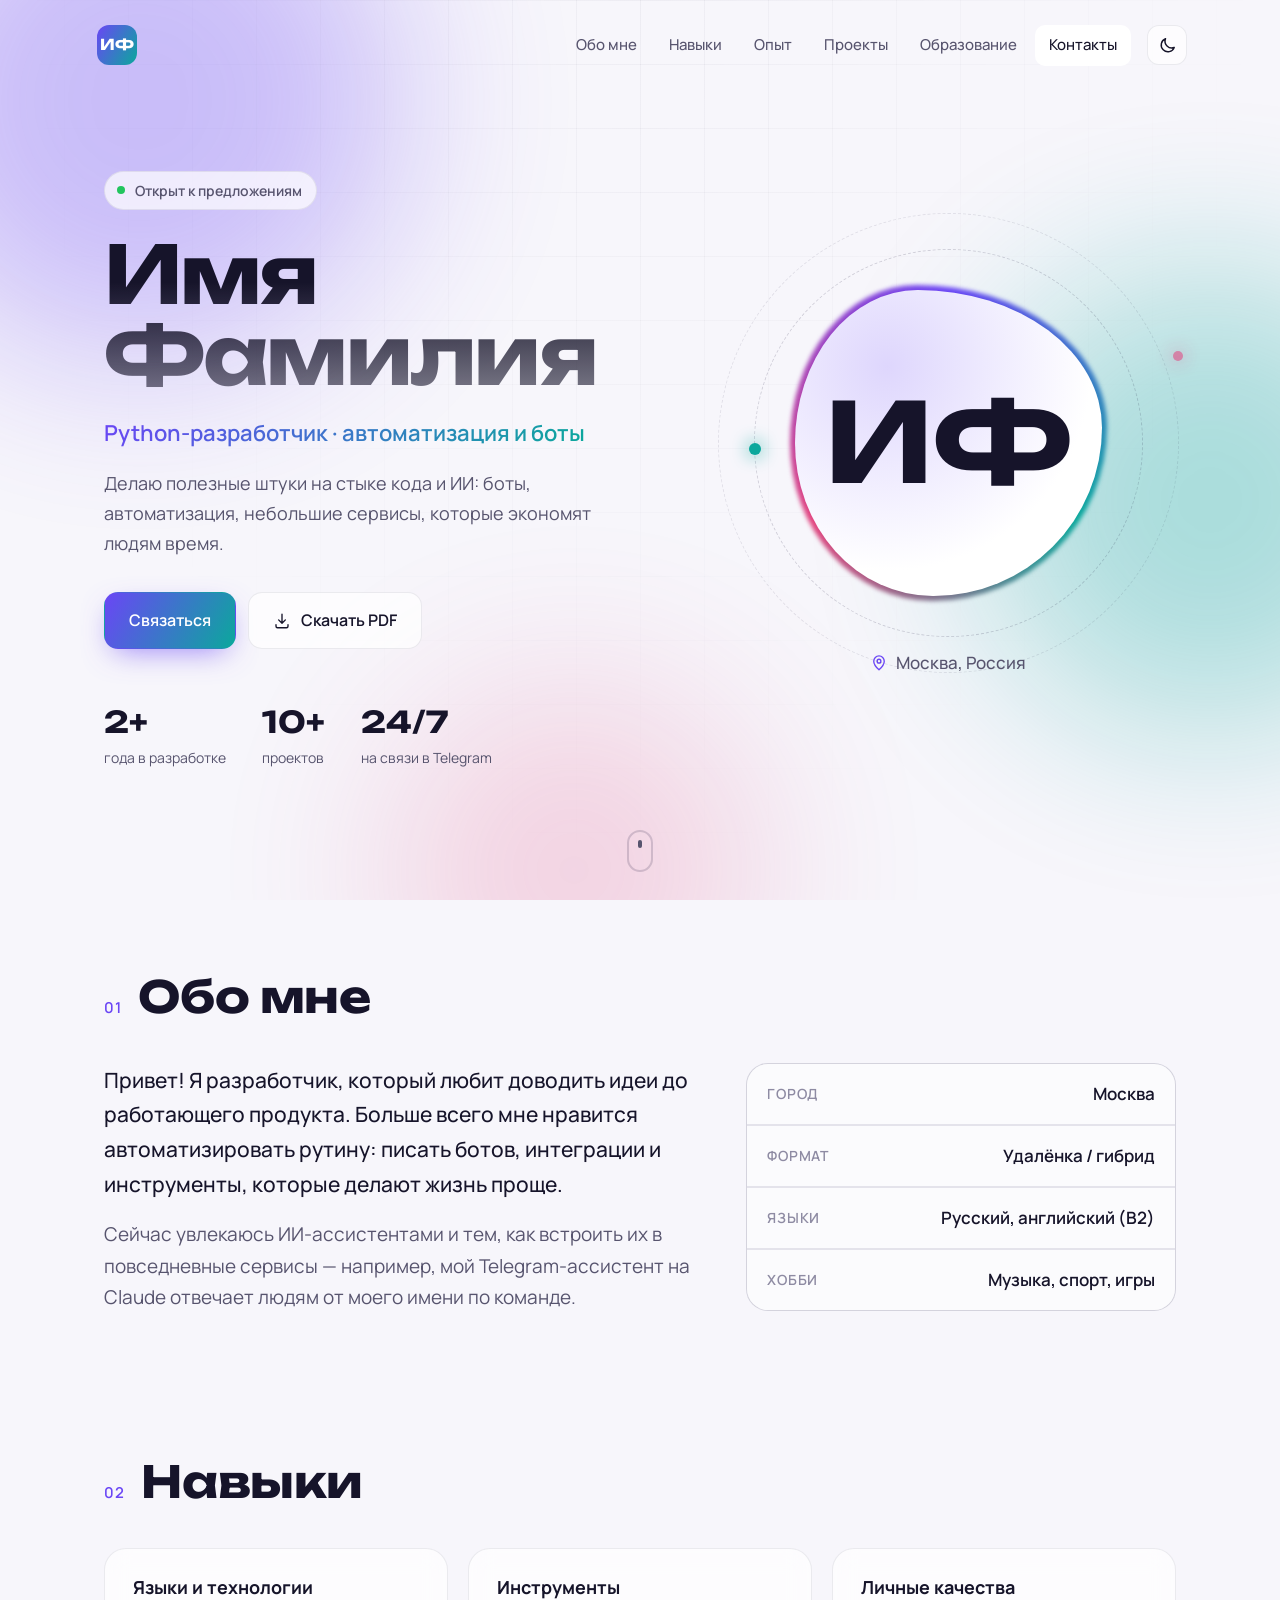
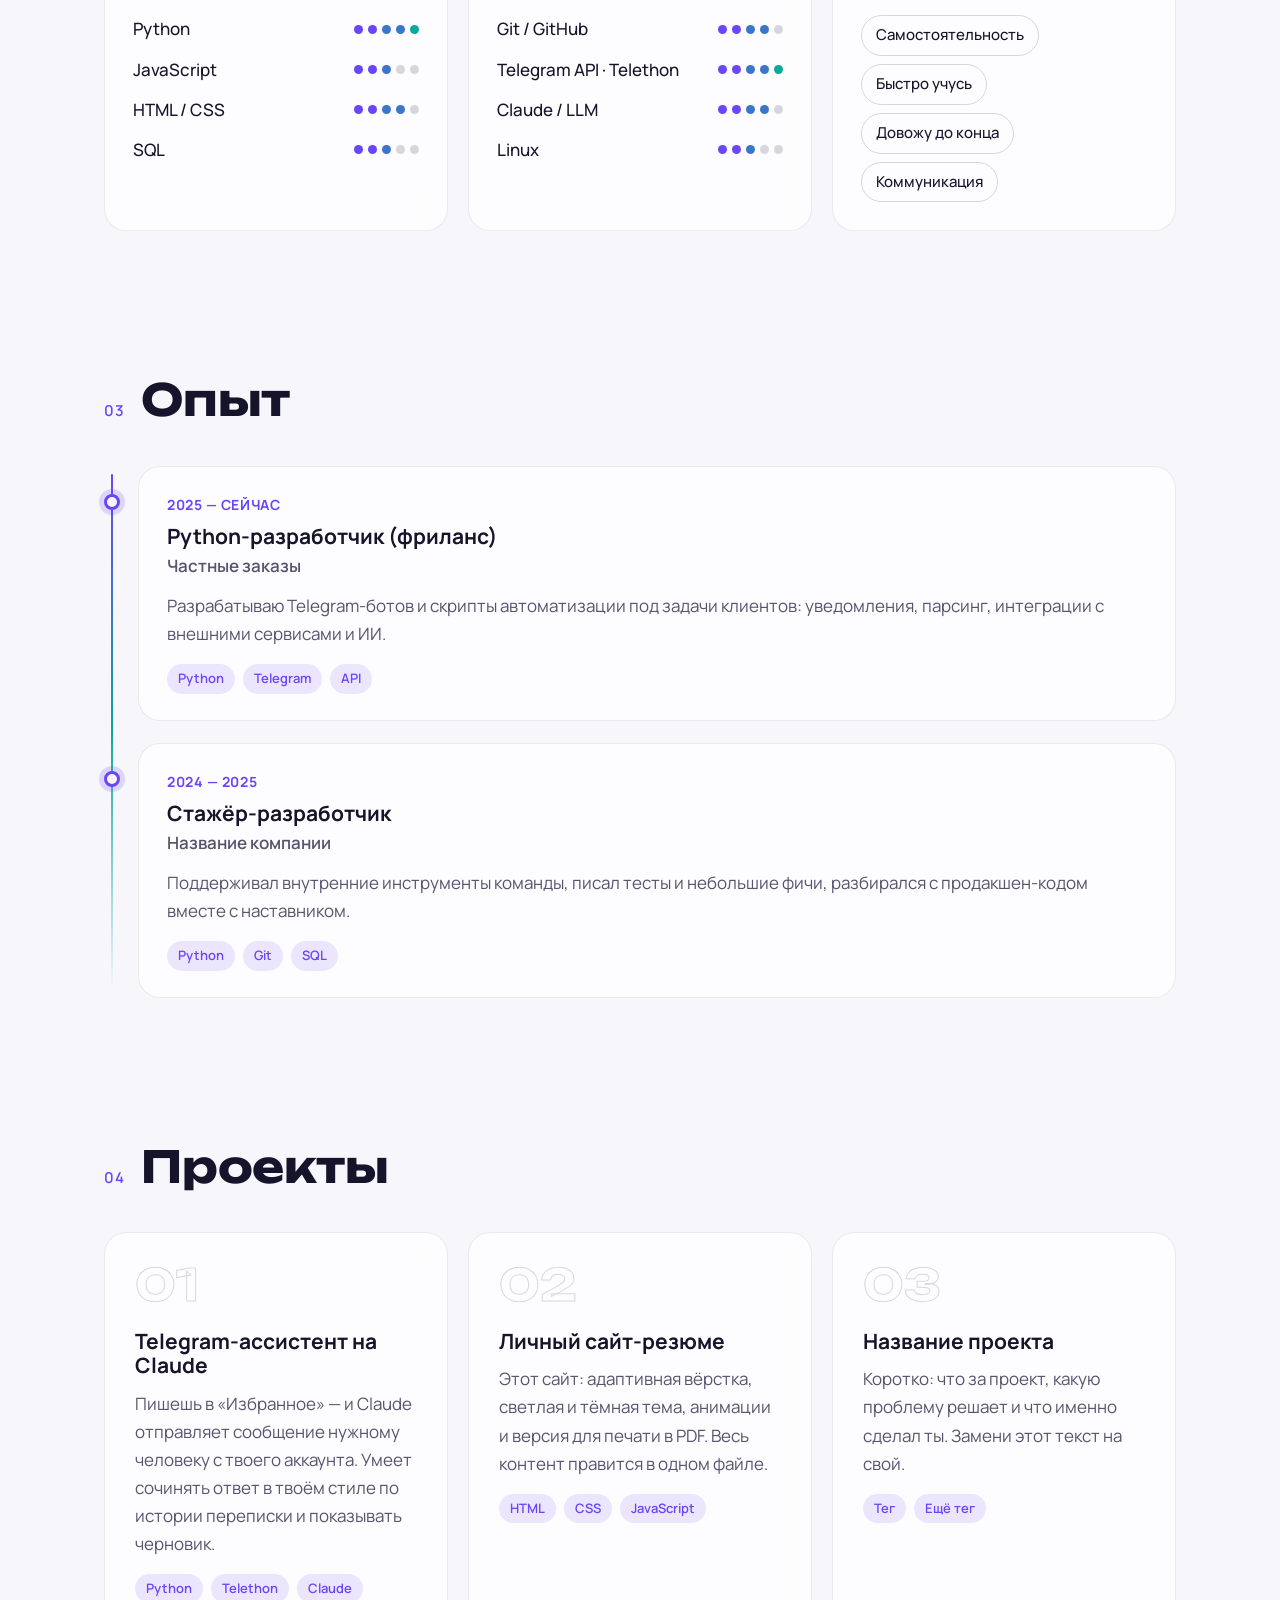
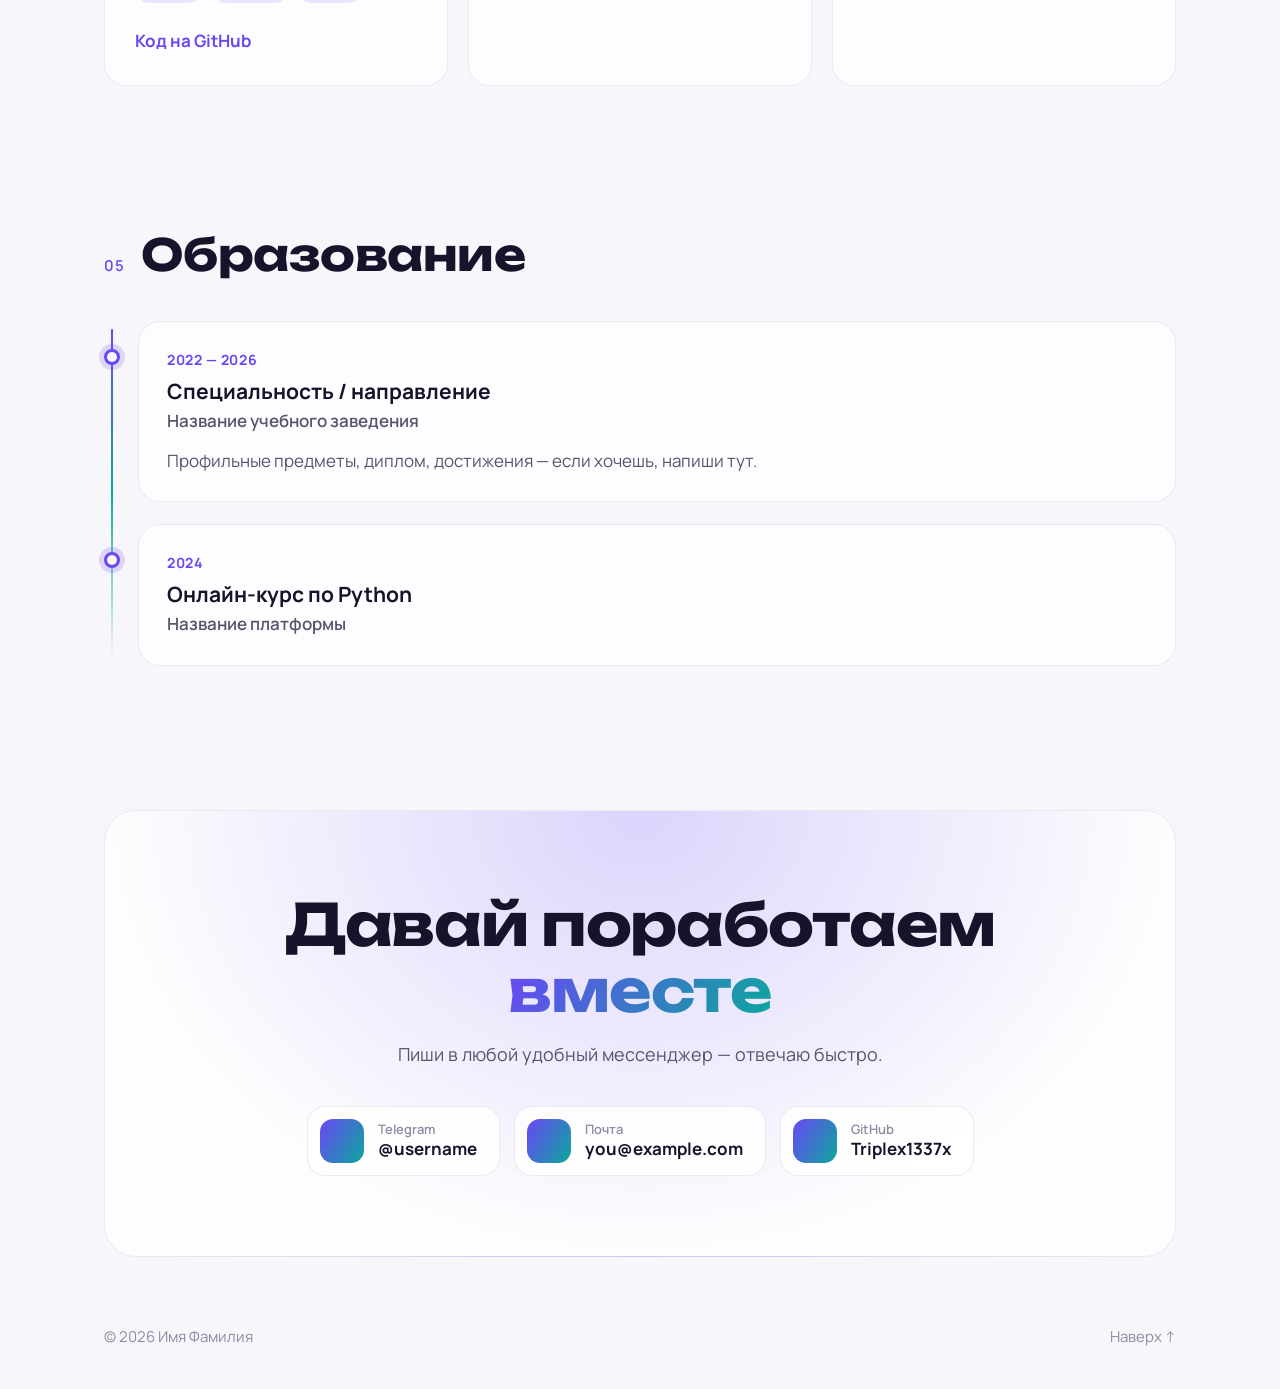
==== docs/index.html @ 2b015413 "Add personal resume website Single-page site in docs/: light and dark themes, scroll animations, mob" ====
<!doctype html>
<html lang="ru">
<head>
  <meta charset="utf-8">
  <meta name="viewport" content="width=device-width, initial-scale=1">
  <title>Резюме</title>
  <meta name="description" content="Личный сайт-резюме">
  <meta name="theme-color" content="#0b0b12">
  <link rel="icon" href="data:image/svg+xml,<svg xmlns='http://www.w3.org/2000/svg' viewBox='0 0 64 64'><defs><linearGradient id='g' x1='0' y1='0' x2='1' y2='1'><stop offset='0' stop-color='%237c5cff'/><stop offset='1' stop-color='%2300d4c8'/></linearGradient></defs><rect width='64' height='64' rx='18' fill='url(%23g)'/></svg>">
  <link rel="preconnect" href="https://fonts.googleapis.com">
  <link rel="preconnect" href="https://fonts.gstatic.com" crossorigin>
  <link href="https://fonts.googleapis.com/css2?family=Manrope:wght@400;500;600;700&family=Unbounded:wght@500;700&display=swap" rel="stylesheet">
  <link rel="stylesheet" href="styles.css">
  <script>
    // Тема применяется до отрисовки, чтобы не было мигания
    try {
      var t = localStorage.getItem("theme");
      if (t) document.documentElement.setAttribute("data-theme", t);
    } catch (e) {}
  </script>
</head>
<body>
  <div class="bg" aria-hidden="true">
    <span class="blob blob-1"></span>
    <span class="blob blob-2"></span>
    <span class="blob blob-3"></span>
    <span class="grid"></span>
  </div>
  <div class="cursor-glow" aria-hidden="true"></div>
  <div class="progress" aria-hidden="true"></div>

  <header class="nav">
    <div class="nav-inner">
      <a href="#top" class="logo" id="logo"></a>
      <nav class="nav-links" id="navLinks">
        <a href="#about">Обо мне</a>
        <a href="#skills">Навыки</a>
        <a href="#experience">Опыт</a>
        <a href="#projects">Проекты</a>
        <a href="#education">Образование</a>
        <a href="#contacts">Контакты</a>
      </nav>
      <div class="nav-actions">
        <button class="icon-btn" id="themeBtn" type="button" aria-label="Сменить тему">
          <svg class="i-sun" viewBox="0 0 24 24"><circle cx="12" cy="12" r="4.5"/><path d="M12 2v2.5M12 19.5V22M4.2 4.2l1.8 1.8M18 18l1.8 1.8M2 12h2.5M19.5 12H22M4.2 19.8 6 18M18 6l1.8-1.8"/></svg>
          <svg class="i-moon" viewBox="0 0 24 24"><path d="M20.5 14.5A8.5 8.5 0 0 1 9.5 3.5a8.5 8.5 0 1 0 11 11Z"/></svg>
        </button>
        <button class="icon-btn burger" id="burger" type="button" aria-label="Меню" aria-expanded="false">
          <span></span><span></span>
        </button>
      </div>
    </div>
  </header>

  <main id="top">
    <!-- Первый экран -->
    <section class="hero">
      <div class="hero-text">
        <p class="status reveal" id="status"><span class="dot"></span><span></span></p>
        <h1 class="hero-name reveal" id="heroName"></h1>
        <p class="hero-role reveal" id="heroRole"></p>
        <p class="hero-tagline reveal" id="heroTagline"></p>
        <div class="hero-cta reveal">
          <a href="#contacts" class="btn btn-primary">Связаться</a>
          <button class="btn btn-ghost" id="printBtn" type="button">
            <svg viewBox="0 0 24 24"><path d="M12 3v12m0 0 4.5-4.5M12 15l-4.5-4.5M4 17v2a2 2 0 0 0 2 2h12a2 2 0 0 0 2-2v-2"/></svg>
            Скачать PDF
          </button>
        </div>
        <ul class="stats reveal" id="stats"></ul>
      </div>
      <div class="hero-visual reveal">
        <div class="avatar-wrap" id="avatarWrap">
          <div class="avatar" id="avatar"></div>
          <div class="orbit orbit-1"><span></span></div>
          <div class="orbit orbit-2"><span></span></div>
        </div>
        <p class="hero-location" id="heroLocation">
          <svg viewBox="0 0 24 24"><path d="M12 21s-7-6.2-7-11.5a7 7 0 1 1 14 0C19 14.8 12 21 12 21Z"/><circle cx="12" cy="9.5" r="2.5"/></svg>
          <span></span>
        </p>
      </div>
      <a href="#about" class="scroll-hint" aria-label="Листать вниз"><span></span></a>
    </section>

    <section id="about" class="section">
      <h2 class="section-title reveal"><span class="num">01</span>Обо мне</h2>
      <div class="about">
        <div class="about-text reveal" id="aboutText"></div>
        <dl class="facts reveal" id="facts"></dl>
      </div>
    </section>

    <section id="skills" class="section">
      <h2 class="section-title reveal"><span class="num">02</span>Навыки</h2>
      <div class="skills" id="skills-list"></div>
    </section>

    <section id="experience" class="section">
      <h2 class="section-title reveal"><span class="num">03</span>Опыт</h2>
      <ol class="timeline" id="experience-list"></ol>
    </section>

    <section id="projects" class="section">
      <h2 class="section-title reveal"><span class="num">04</span>Проекты</h2>
      <div class="projects" id="projects-list"></div>
    </section>

    <section id="education" class="section">
      <h2 class="section-title reveal"><span class="num">05</span>Образование</h2>
      <ol class="timeline" id="education-list"></ol>
    </section>

    <section id="contacts" class="section contacts-section">
      <div class="contact-card reveal">
        <h2 class="contact-title">Давай поработаем<br><span class="grad">вместе</span></h2>
        <p class="contact-sub">Пиши в любой удобный мессенджер — отвечаю быстро.</p>
        <div class="contacts" id="contacts-list"></div>
      </div>
    </section>
  </main>

  <footer class="footer">
    <p>© <span id="year"></span> <span id="footerName"></span></p>
    <a href="#top" class="to-top">Наверх ↑</a>
  </footer>

  <script src="data.js"></script>
  <script src="main.js"></script>
</body>
</html>
---- docs/styles.css ----
/* ================= Цвета и темы ================= */
:root {
  --bg: #0b0b12;
  --bg-2: #12121c;
  --surface: rgba(255, 255, 255, 0.04);
  --surface-hover: rgba(255, 255, 255, 0.07);
  --border: rgba(255, 255, 255, 0.09);
  --border-strong: rgba(255, 255, 255, 0.18);
  --text: #f2f1f7;
  --muted: #a3a1b5;
  --faint: #6f6d82;
  --accent: #8b6cff;
  --accent-2: #19d3c5;
  --accent-3: #ff6ba8;
  --on-accent: #ffffff;
  --grad: linear-gradient(120deg, var(--accent) 0%, var(--accent-2) 100%);
  --shadow: 0 20px 60px -20px rgba(0, 0, 0, 0.6);
  --blob-opacity: 0.55;
  --grid-color: rgba(255, 255, 255, 0.035);
  color-scheme: dark;
}

@media (prefers-color-scheme: light) {
  :root:not([data-theme="dark"]) {
    --bg: #f7f6fb;
    --bg-2: #ffffff;
    --surface: rgba(255, 255, 255, 0.7);
    --surface-hover: rgba(255, 255, 255, 0.95);
    --border: rgba(20, 16, 50, 0.08);
    --border-strong: rgba(20, 16, 50, 0.16);
    --text: #16142a;
    --muted: #57546e;
    --faint: #8e8ba3;
    --accent: #6a46f5;
    --accent-2: #0ba89c;
    --accent-3: #e2457f;
    --shadow: 0 20px 50px -24px rgba(40, 30, 90, 0.25);
    --blob-opacity: 0.32;
    --grid-color: rgba(20, 16, 50, 0.04);
    color-scheme: light;
  }
}

:root[data-theme="light"] {
  --bg: #f7f6fb;
  --bg-2: #ffffff;
  --surface: rgba(255, 255, 255, 0.7);
  --surface-hover: rgba(255, 255, 255, 0.95);
  --border: rgba(20, 16, 50, 0.08);
  --border-strong: rgba(20, 16, 50, 0.16);
  --text: #16142a;
  --muted: #57546e;
  --faint: #8e8ba3;
  --accent: #6a46f5;
  --accent-2: #0ba89c;
  --accent-3: #e2457f;
  --shadow: 0 20px 50px -24px rgba(40, 30, 90, 0.25);
  --blob-opacity: 0.32;
  --grid-color: rgba(20, 16, 50, 0.04);
  color-scheme: light;
}

/* ================= База ================= */
*, *::before, *::after { box-sizing: border-box; }
html { overflow-x: clip; scroll-behavior: smooth; scroll-padding-top: 84px; -webkit-text-size-adjust: 100%; }
body {
  margin: 0;
  background: var(--bg);
  color: var(--text);
  font-family: "Manrope", system-ui, -apple-system, "Segoe UI", sans-serif;
  font-size: 17px;
  line-height: 1.65;
  overflow-x: hidden;
  -webkit-font-smoothing: antialiased;
  transition: background-color 0.4s, color 0.4s;
}
h1, h2, h3 { margin: 0; line-height: 1.15; font-weight: 700; }
p { margin: 0; }
a { color: inherit; text-decoration: none; }
ul, ol { list-style: none; margin: 0; padding: 0; }
svg { width: 1em; height: 1em; fill: none; stroke: currentColor; stroke-width: 1.8; stroke-linecap: round; stroke-linejoin: round; flex-shrink: 0; }
::selection { background: var(--accent); color: var(--on-accent); }
[hidden] { display: none !important; }
:focus-visible { outline: 2px solid var(--accent); outline-offset: 3px; border-radius: 8px; }

.grad { background: var(--grad); -webkit-background-clip: text; background-clip: text; color: transparent; }

/* ================= Фон ================= */
.bg { position: fixed; inset: 0; z-index: -1; overflow: hidden; pointer-events: none; }
.blob { position: absolute; border-radius: 50%; filter: blur(90px); opacity: var(--blob-opacity); }
.blob-1 { width: 520px; height: 520px; background: var(--accent); top: -160px; left: -120px; animation: float 22s ease-in-out infinite; }
.blob-2 { width: 460px; height: 460px; background: var(--accent-2); top: 30%; right: -160px; animation: float 26s ease-in-out infinite reverse; }
.blob-3 { width: 380px; height: 380px; background: var(--accent-3); bottom: -160px; left: 30%; opacity: calc(var(--blob-opacity) * 0.6); animation: float 30s ease-in-out infinite; }
.grid {
  position: absolute; inset: 0;
  background-image: linear-gradient(var(--grid-color) 1px, transparent 1px), linear-gradient(90deg, var(--grid-color) 1px, transparent 1px);
  background-size: 64px 64px;
  mask-image: radial-gradient(ellipse at 50% 0%, #000 0%, transparent 70%);
  -webkit-mask-image: radial-gradient(ellipse at 50% 0%, #000 0%, transparent 70%);
}
@keyframes float {
  0%, 100% { transform: translate(0, 0) scale(1); }
  33% { transform: translate(60px, 40px) scale(1.08); }
  66% { transform: translate(-40px, 70px) scale(0.95); }
}

.cursor-glow {
  position: fixed; top: -200px; left: -200px; width: 400px; height: 400px; border-radius: 50%;
  background: radial-gradient(circle, color-mix(in srgb, var(--accent) 18%, transparent), transparent 70%);
  pointer-events: none; z-index: -1; opacity: 0; transition: opacity 0.4s;
}

.progress {
  position: fixed; top: 0; left: 0; right: 0; height: 3px; z-index: 60;
  background: var(--grad); transform-origin: 0 50%; transform: scaleX(0);
}

/* ================= Шапка ================= */
.nav { position: fixed; top: 0; left: 0; right: 0; z-index: 50; padding: 14px 16px; transition: padding 0.3s; }
.nav-inner {
  max-width: 1120px; margin: 0 auto; display: flex; align-items: center; gap: 16px;
  padding: 10px 12px 10px 16px; border-radius: 18px; border: 1px solid transparent;
  transition: background 0.3s, border-color 0.3s, box-shadow 0.3s;
}
.nav.scrolled .nav-inner, .nav.open .nav-inner {
  background: color-mix(in srgb, var(--bg-2) 72%, transparent);
  backdrop-filter: blur(18px) saturate(1.4); -webkit-backdrop-filter: blur(18px) saturate(1.4);
  border-color: var(--border); box-shadow: var(--shadow);
}
.logo {
  font-family: "Unbounded", sans-serif; font-weight: 700; font-size: 15px; letter-spacing: 0.02em;
  width: 40px; height: 40px; display: grid; place-items: center; border-radius: 12px;
  background: var(--grad); color: var(--on-accent);
}
.nav-links { display: flex; gap: 4px; margin-left: auto; }
.nav-links a {
  padding: 8px 14px; border-radius: 10px; font-size: 15px; font-weight: 500; color: var(--muted);
  transition: color 0.2s, background 0.2s;
}
.nav-links a:hover { color: var(--text); background: var(--surface); }
.nav-links a.active { color: var(--text); background: var(--surface-hover); }
.nav-actions { display: flex; gap: 8px; }
.icon-btn {
  width: 40px; height: 40px; display: grid; place-items: center; border-radius: 12px; cursor: pointer;
  background: var(--surface); border: 1px solid var(--border); color: var(--text); font-size: 19px;
  transition: background 0.2s, transform 0.2s;
}
.icon-btn:hover { background: var(--surface-hover); }
.icon-btn:active { transform: scale(0.94); }
.i-moon { display: none; }
:root[data-theme="light"] .i-sun { display: none; }
:root[data-theme="light"] .i-moon { display: block; }
@media (prefers-color-scheme: light) {
  :root:not([data-theme]) .i-sun { display: none; }
  :root:not([data-theme]) .i-moon { display: block; }
}
.burger { display: none; position: relative; }
.burger span { position: absolute; left: 11px; right: 11px; height: 2px; border-radius: 2px; background: currentColor; transition: transform 0.3s; }
.burger span:first-child { transform: translateY(-4px); }
.burger span:last-child { transform: translateY(4px); }
.nav.open .burger span:first-child { transform: rotate(45deg); }
.nav.open .burger span:last-child { transform: rotate(-45deg); }

/* ================= Общие блоки ================= */
main { max-width: 1120px; margin: 0 auto; padding: 0 24px; overflow-x: clip; }
.section { padding: 72px 0; }
.section-title {
  font-family: "Unbounded", sans-serif; font-size: clamp(28px, 4.5vw, 44px); font-weight: 700;
  letter-spacing: -0.01em; margin-bottom: 40px; display: flex; align-items: baseline; gap: 16px;
}
.num { font-family: "Manrope", sans-serif; font-size: 15px; font-weight: 600; color: var(--accent); letter-spacing: 0.08em; }

.card {
  position: relative; background: var(--surface); border: 1px solid var(--border); border-radius: 22px;
  backdrop-filter: blur(12px); -webkit-backdrop-filter: blur(12px); overflow: hidden;
  transition: border-color 0.3s, transform 0.3s, background 0.3s;
}
.card::before {
  content: ""; position: absolute; inset: 0; pointer-events: none; opacity: 0; transition: opacity 0.3s;
  background: radial-gradient(360px circle at var(--mx, 50%) var(--my, 50%), color-mix(in srgb, var(--accent) 14%, transparent), transparent 70%);
}
.card:hover { border-color: var(--border-strong); }
.card:hover::before { opacity: 1; }

.tags { display: flex; flex-wrap: wrap; gap: 8px; margin-top: 16px; }
.tags li {
  font-size: 13px; font-weight: 600; padding: 4px 11px; border-radius: 999px;
  color: var(--accent); background: color-mix(in srgb, var(--accent) 12%, transparent);
}

.btn {
  display: inline-flex; align-items: center; gap: 10px; padding: 14px 24px; border-radius: 14px;
  font: inherit; font-weight: 600; font-size: 16px; cursor: pointer; border: 1px solid transparent;
  transition: transform 0.2s, box-shadow 0.3s, background 0.2s;
}
.btn svg { font-size: 18px; }
.btn-primary { background: var(--grad); color: var(--on-accent); box-shadow: 0 10px 30px -10px color-mix(in srgb, var(--accent) 70%, transparent); }
.btn-primary:hover { transform: translateY(-2px); box-shadow: 0 16px 36px -10px color-mix(in srgb, var(--accent) 80%, transparent); }
.btn-ghost { background: var(--surface); border-color: var(--border); color: var(--text); }
.btn-ghost:hover { background: var(--surface-hover); transform: translateY(-2px); }

/* Появление при прокрутке */
.reveal { opacity: 0; transform: translateY(26px); transition: opacity 0.8s cubic-bezier(0.2, 0.7, 0.2, 1), transform 0.8s cubic-bezier(0.2, 0.7, 0.2, 1); transition-delay: var(--d, 0ms); }
.reveal.in { opacity: 1; transform: none; }
.hero .reveal:nth-child(2) { --d: 80ms; }
.hero .reveal:nth-child(3) { --d: 160ms; }
.hero .reveal:nth-child(4) { --d: 240ms; }
.hero .reveal:nth-child(5) { --d: 320ms; }
.hero .reveal:nth-child(6) { --d: 400ms; }

/* ================= Первый экран ================= */
.hero {
  position: relative; min-height: 100vh; min-height: 100svh; display: grid; grid-template-columns: 1.25fr 1fr;
  align-items: center; gap: 48px; padding: 120px 0 80px;
}
.status {
  display: inline-flex; align-items: center; gap: 10px; padding: 7px 14px 7px 12px; border-radius: 999px;
  font-size: 14px; font-weight: 600; color: var(--muted); background: var(--surface); border: 1px solid var(--border);
  margin-bottom: 24px;
}
.dot { width: 8px; height: 8px; border-radius: 50%; background: #22c55e; box-shadow: 0 0 0 0 rgba(34, 197, 94, 0.6); animation: pulse 2s infinite; }
@keyframes pulse { 70% { box-shadow: 0 0 0 9px rgba(34, 197, 94, 0); } 100% { box-shadow: 0 0 0 0 rgba(34, 197, 94, 0); } }
.hero-name {
  font-family: "Unbounded", sans-serif; font-size: clamp(40px, 7vw, 80px); font-weight: 700; letter-spacing: -0.03em;
  line-height: 1.02; background: linear-gradient(180deg, var(--text) 30%, color-mix(in srgb, var(--text) 55%, transparent));
  -webkit-background-clip: text; background-clip: text; color: transparent;
}
.hero-role { margin-top: 18px; font-size: clamp(18px, 2.2vw, 22px); font-weight: 600; }
.hero-role { background: var(--grad); -webkit-background-clip: text; background-clip: text; color: transparent; width: fit-content; }
.hero-tagline { margin-top: 18px; max-width: 540px; color: var(--muted); font-size: 18px; }
.hero-cta { display: flex; flex-wrap: wrap; gap: 12px; margin-top: 34px; }
.stats { display: flex; flex-wrap: wrap; gap: 36px; margin-top: 48px; }
.stats li { display: flex; flex-direction: column; }
.stats strong { font-family: "Unbounded", sans-serif; font-size: 30px; font-weight: 700; }
.stats span { font-size: 14px; color: var(--muted); }

.hero-visual { display: flex; flex-direction: column; align-items: center; gap: 26px; }
.avatar-wrap { position: relative; width: min(360px, 78vw); aspect-ratio: 1; transition: transform 0.25s ease-out; transform-style: preserve-3d; }
.avatar-wrap::before {
  content: ""; position: absolute; inset: 6%; border-radius: 40% 60% 55% 45% / 50% 45% 55% 50%;
  background: conic-gradient(from 0deg, var(--accent), var(--accent-2), var(--accent-3), var(--accent));
  animation: spin 14s linear infinite, morph 10s ease-in-out infinite; filter: blur(2px);
}
.avatar {
  position: absolute; inset: calc(6% + 5px); border-radius: 40% 60% 55% 45% / 50% 45% 55% 50%;
  background: var(--bg-2); display: grid; place-items: center; overflow: hidden;
  font-family: "Unbounded", sans-serif; font-weight: 700; font-size: clamp(64px, 12vw, 110px);
  color: var(--text); animation: morph 10s ease-in-out infinite;
}
.avatar img { width: 100%; height: 100%; object-fit: cover; }
.avatar:not(.has-photo) { background: radial-gradient(circle at 30% 25%, color-mix(in srgb, var(--accent) 22%, var(--bg-2)), var(--bg-2) 65%); }
@keyframes spin { to { transform: rotate(360deg); } }
@keyframes morph {
  0%, 100% { border-radius: 40% 60% 55% 45% / 50% 45% 55% 50%; }
  50% { border-radius: 55% 45% 40% 60% / 45% 55% 50% 50%; }
}
.orbit { position: absolute; inset: -4%; border: 1px dashed var(--border-strong); border-radius: 50%; animation: spin 30s linear infinite; }
.orbit-2 { inset: -14%; animation-duration: 45s; animation-direction: reverse; opacity: 0.6; }
.orbit span { position: absolute; top: 50%; left: -6px; width: 12px; height: 12px; border-radius: 50%; background: var(--accent-2); box-shadow: 0 0 18px var(--accent-2); }
.orbit-2 span { left: auto; right: -5px; top: 30%; width: 10px; height: 10px; background: var(--accent-3); box-shadow: 0 0 18px var(--accent-3); }
.hero-location { display: inline-flex; align-items: center; gap: 8px; color: var(--muted); font-weight: 500; }
.hero-location svg { font-size: 18px; color: var(--accent); }

.scroll-hint { position: absolute; bottom: 28px; left: 50%; transform: translateX(-50%); width: 26px; height: 42px; border: 2px solid var(--border-strong); border-radius: 14px; }
.scroll-hint span { position: absolute; top: 8px; left: 50%; width: 4px; height: 8px; margin-left: -2px; border-radius: 2px; background: var(--muted); animation: wheel 1.8s infinite; }
@keyframes wheel { 0% { opacity: 1; transform: translateY(0); } 100% { opacity: 0; transform: translateY(14px); } }

/* ================= Обо мне ================= */
.about { display: grid; grid-template-columns: 1.4fr 1fr; gap: 40px; align-items: start; }
.about-text { display: grid; gap: 18px; font-size: 19px; color: var(--muted); }
.about-text p:first-child { color: var(--text); font-size: 21px; font-weight: 500; }
.facts { margin: 0; display: grid; gap: 2px; border-radius: 22px; overflow: hidden; border: 1px solid var(--border); background: var(--border); }
.fact { display: flex; justify-content: space-between; gap: 16px; padding: 16px 20px; background: color-mix(in srgb, var(--bg-2) 85%, transparent); }
.fact dt { color: var(--faint); font-size: 14px; font-weight: 600; text-transform: uppercase; letter-spacing: 0.06em; padding-top: 2px; }
.fact dd { margin: 0; text-align: right; font-weight: 600; }

/* ================= Навыки ================= */
.skills { display: grid; grid-template-columns: repeat(auto-fit, minmax(260px, 1fr)); gap: 20px; }
.skill-group { padding: 28px; }
.skill-group h3 { font-size: 18px; margin-bottom: 18px; }
.skill-items { display: grid; gap: 12px; }
.skill { display: flex; justify-content: space-between; align-items: center; gap: 12px; font-weight: 500; }
.dots { display: flex; gap: 5px; }
.dots i { width: 9px; height: 9px; border-radius: 50%; background: var(--border-strong); }
.dots i.on { background: var(--accent); }
.dots i.on:nth-child(n+3) { background: color-mix(in srgb, var(--accent) 50%, var(--accent-2)); }
.dots i.on:nth-child(n+5) { background: var(--accent-2); }
.skill-group:has(.chip) .skill-items { display: flex; flex-wrap: wrap; gap: 8px; }
.chip { padding: 7px 14px; border-radius: 999px; border: 1px solid var(--border-strong); font-size: 15px; }

/* ================= Таймлайн ================= */
.timeline { position: relative; display: grid; gap: 22px; padding-left: 34px; }
.timeline::before { content: ""; position: absolute; left: 7px; top: 8px; bottom: 8px; width: 2px; border-radius: 2px; background: linear-gradient(var(--accent), var(--accent-2), transparent); }
.tl-item { position: relative; }
.tl-dot { position: absolute; left: -34px; top: 28px; width: 16px; height: 16px; border-radius: 50%; background: var(--bg); border: 3px solid var(--accent); box-shadow: 0 0 0 5px color-mix(in srgb, var(--accent) 18%, transparent); }
.tl-card { padding: 26px 28px; }
.tl-card:hover { transform: translateX(4px); }
.tl-period { font-size: 14px; font-weight: 700; color: var(--accent); letter-spacing: 0.04em; text-transform: uppercase; margin-bottom: 8px; }
.tl-card h3 { font-size: 21px; }
.tl-place { color: var(--muted); font-weight: 600; margin-top: 4px; }
.tl-desc { color: var(--muted); margin-top: 12px; }

/* ================= Проекты ================= */
.projects { display: grid; grid-template-columns: repeat(auto-fit, minmax(300px, 1fr)); gap: 20px; }
.project { padding: 30px; display: flex; flex-direction: column; }
.project:hover { transform: translateY(-6px); }
.project-num { font-family: "Unbounded", sans-serif; font-size: 44px; font-weight: 700; line-height: 1; color: transparent; -webkit-text-stroke: 1px var(--border-strong); margin-bottom: 22px; }
.project h3 { font-size: 21px; margin-bottom: 12px; }
.project > p { color: var(--muted); }
.project .tags { margin-bottom: 4px; }
.project-link { margin-top: auto; padding-top: 20px; display: inline-flex; align-items: center; gap: 6px; font-weight: 700; color: var(--accent); width: fit-content; }
.project-link svg { transition: transform 0.25s; }
.project-link:hover svg { transform: translate(3px, -3px); }

/* ================= Контакты ================= */
.contacts-section { padding-bottom: 40px; }
.contact-card {
  position: relative; text-align: center; padding: clamp(40px, 7vw, 80px) 24px; border-radius: 32px; overflow: hidden;
  background: radial-gradient(ellipse at 50% 0%, color-mix(in srgb, var(--accent) 22%, transparent), transparent 70%), var(--surface);
  border: 1px solid var(--border);
}
.contact-title { font-family: "Unbounded", sans-serif; font-size: clamp(30px, 5.5vw, 58px); letter-spacing: -0.02em; }
.contact-sub { color: var(--muted); margin-top: 16px; font-size: 18px; }
.contacts { display: flex; flex-wrap: wrap; justify-content: center; gap: 14px; margin-top: 36px; }
.contact {
  display: flex; align-items: center; gap: 14px; padding: 12px 22px 12px 12px; border-radius: 18px; text-align: left;
  background: color-mix(in srgb, var(--bg-2) 80%, transparent); border: 1px solid var(--border);
  transition: transform 0.25s, border-color 0.25s, box-shadow 0.25s;
}
.contact:hover { transform: translateY(-4px); border-color: var(--accent); box-shadow: 0 14px 30px -14px color-mix(in srgb, var(--accent) 60%, transparent); }
.contact-icon { width: 44px; height: 44px; display: grid; place-items: center; border-radius: 13px; background: var(--grad); color: var(--on-accent); font-size: 21px; }
.contact-text { display: flex; flex-direction: column; line-height: 1.3; }
.contact-text small { font-size: 13px; color: var(--faint); font-weight: 600; }
.contact-text span { font-weight: 700; }

/* ================= Подвал ================= */
.footer { max-width: 1120px; margin: 0 auto; padding: 28px 24px 40px; display: flex; justify-content: space-between; gap: 16px; color: var(--faint); font-size: 15px; }
.to-top:hover { color: var(--text); }

/* ================= Адаптив ================= */
@media (max-width: 920px) {
  .burger { display: grid; }
  .nav-links {
    position: absolute; top: calc(100% - 4px); left: 16px; right: 16px; flex-direction: column; gap: 2px; padding: 10px;
    background: color-mix(in srgb, var(--bg-2) 92%, transparent); backdrop-filter: blur(18px); -webkit-backdrop-filter: blur(18px);
    border: 1px solid var(--border); border-radius: 18px; box-shadow: var(--shadow);
    opacity: 0; transform: translateY(-8px); pointer-events: none; transition: opacity 0.25s, transform 0.25s;
  }
  .nav.open .nav-links { opacity: 1; transform: none; pointer-events: auto; }
  .nav-links a { padding: 12px 14px; font-size: 16px; }
  .nav-actions { margin-left: auto; }
  .hero { grid-template-columns: 1fr; text-align: center; padding-top: 110px; gap: 40px; }
  .hero-visual { order: -1; }
  .avatar-wrap { width: min(260px, 64vw); }
  .hero-text { display: flex; flex-direction: column; align-items: center; }
  .hero-role { margin-left: auto; margin-right: auto; }
  .hero-cta, .stats { justify-content: center; }
  .scroll-hint { display: none; }
  .about { grid-template-columns: 1fr; }
}
@media (max-width: 560px) {
  body { font-size: 16px; }
  main { padding: 0 16px; }
  .nav { padding: 10px 12px; }
  .section { padding: 56px 0; }
  .section-title { margin-bottom: 28px; }
  .stats { gap: 24px; }
  .stats strong { font-size: 24px; }
  .hero-cta .btn { flex: 1 1 auto; justify-content: center; }
  .about-text { font-size: 17px; }
  .about-text p:first-child { font-size: 18px; }
  .projects { grid-template-columns: 1fr; }
  .project, .skill-group, .tl-card { padding: 22px; }
  .timeline { padding-left: 26px; }
  .tl-dot { left: -26px; }
  .timeline::before { left: 6px; }
  .contact { width: 100%; }
  .footer { padding: 24px 16px 32px; }
}

@media (prefers-reduced-motion: reduce) {
  *, *::before, *::after { animation: none !important; transition: none !important; }
  html { scroll-behavior: auto; }
}

/* ================= Печать / PDF ================= */
@media print {
  :root, :root[data-theme] {
    --bg: #fff; --bg-2: #fff; --surface: #fff; --text: #111; --muted: #444; --faint: #777;
    --border: #ddd; --border-strong: #ccc; --accent: #5b3ce0; --accent-2: #0a8f85;
  }
  @page { margin: 14mm; }
  body { font-size: 11pt; background: #fff; }
  .bg, .cursor-glow, .progress, .nav, .scroll-hint, .hero-cta, .orbit, .footer .to-top { display: none !important; }
  .reveal { opacity: 1 !important; transform: none !important; }
  main { padding: 0; max-width: none; }
  .hero { min-height: 0; padding: 0 0 12pt; grid-template-columns: 1fr auto; gap: 18pt; text-align: left; }
  .hero-visual { order: 0; }
  .hero-text { align-items: flex-start; }
  .hero-role { margin-left: 0; }
  .avatar-wrap { width: 110px; }
  .avatar-wrap::before { animation: none; }
  .avatar { font-size: 36px; animation: none; }
  .hero-name { font-size: 28pt; color: #111; background: none; }
  .stats { margin-top: 14pt; justify-content: flex-start; }
  .stats strong { font-size: 16pt; }
  .section { padding: 12pt 0; break-inside: auto; }
  .section-title { font-size: 16pt; margin-bottom: 10pt; break-after: avoid; page-break-after: avoid; }
  .about-text, .about-text p:first-child { font-size: 11pt; }
  .about { grid-template-columns: 1.4fr 1fr; }
  .card, .tl-item, .project { break-inside: avoid; backdrop-filter: none; }
  .card:hover, .project:hover, .tl-card:hover { transform: none; }
  .projects, .skills { grid-template-columns: repeat(2, 1fr); gap: 10pt; }
  .project-num { display: none; }
  .contact-card { padding: 16pt; text-align: left; background: #fff; }
  .contact-title { font-size: 16pt; }
  .contacts { justify-content: flex-start; margin-top: 10pt; }
  .contact { box-shadow: none; }
  * { -webkit-print-color-adjust: exact; print-color-adjust: exact; }
}
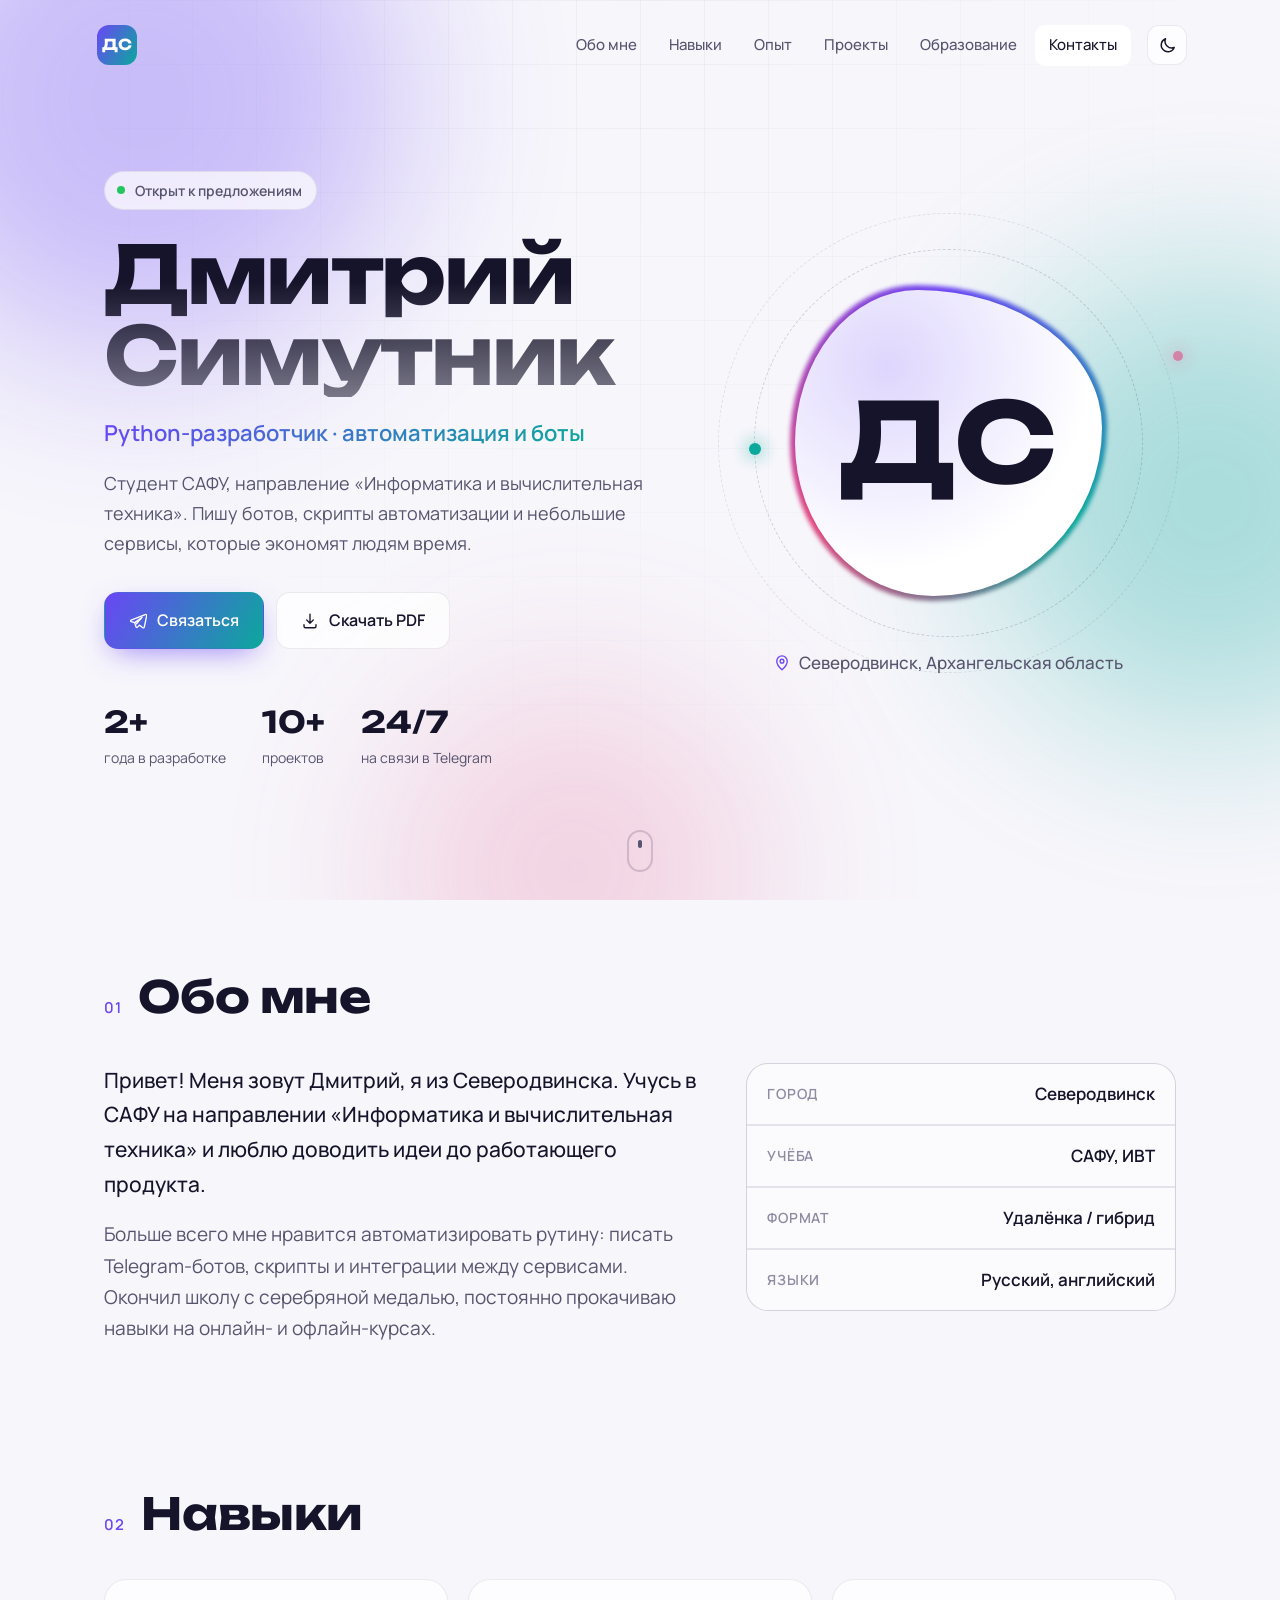
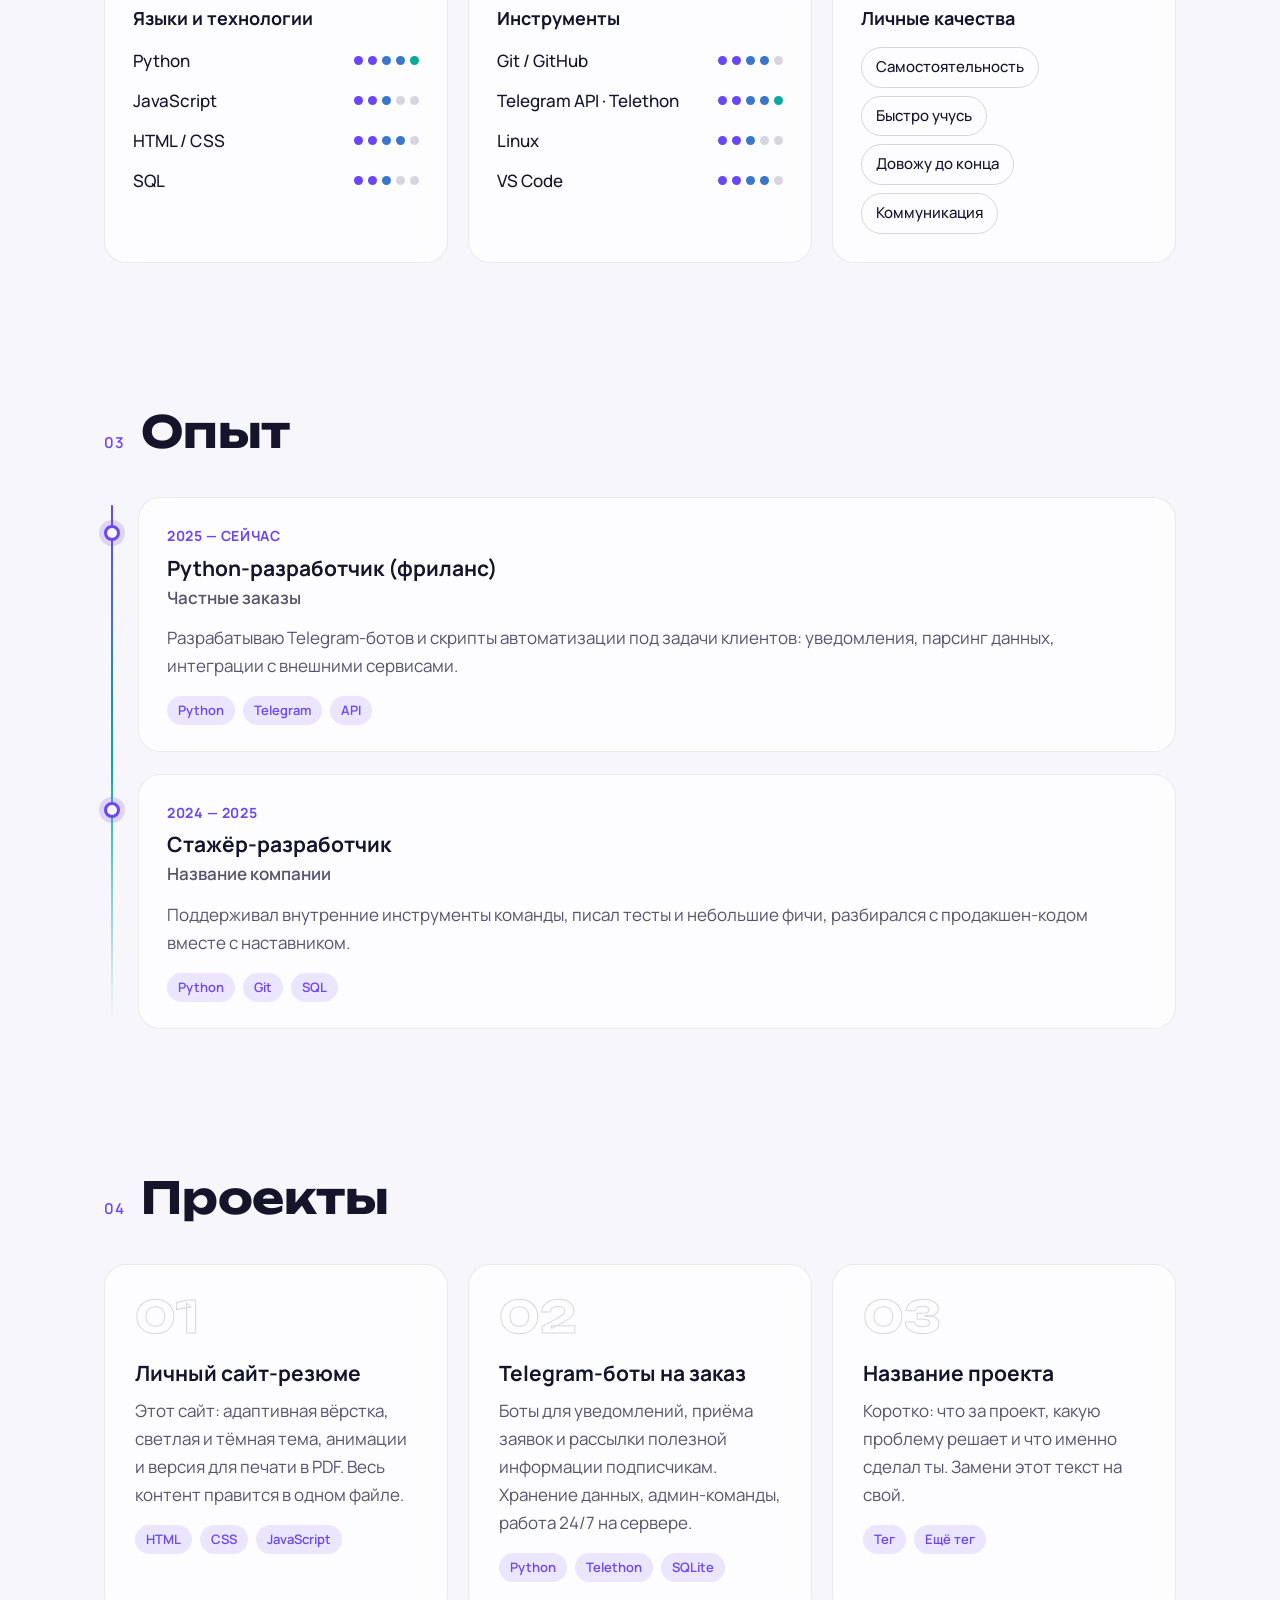
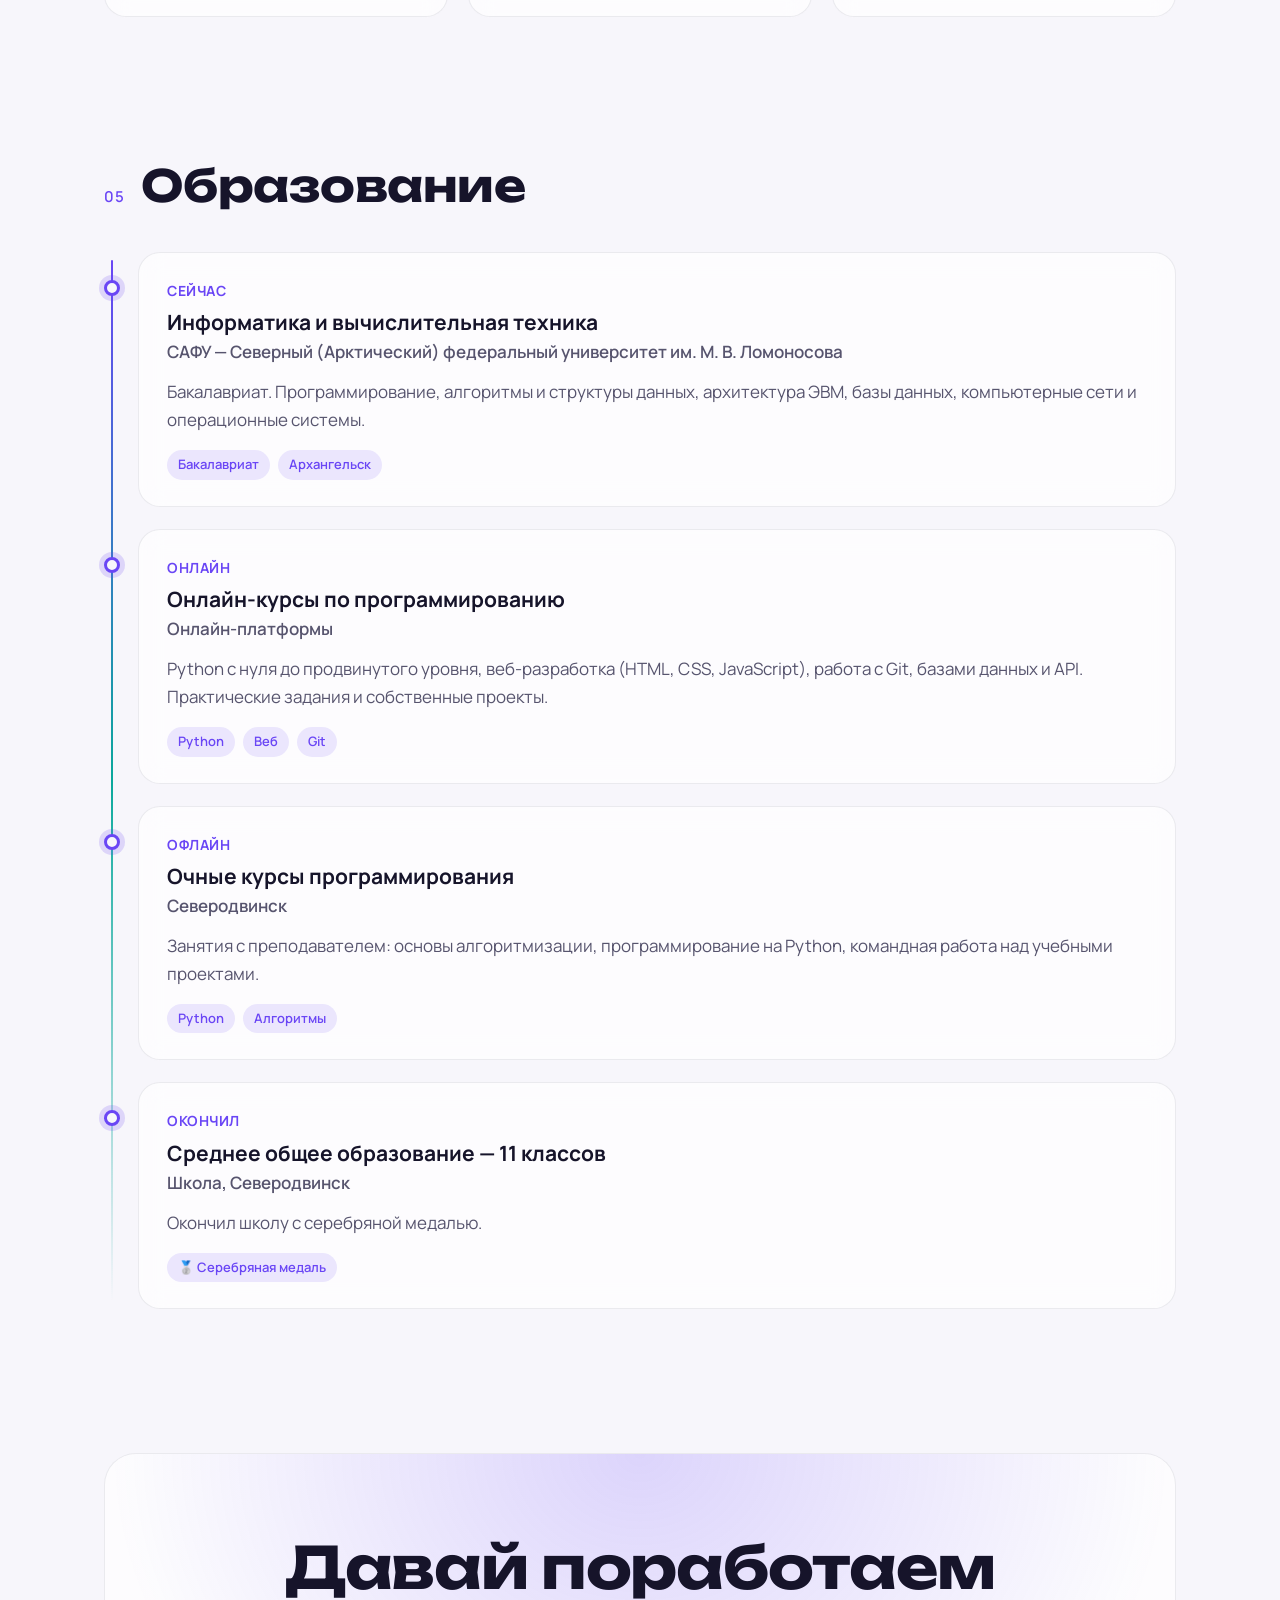
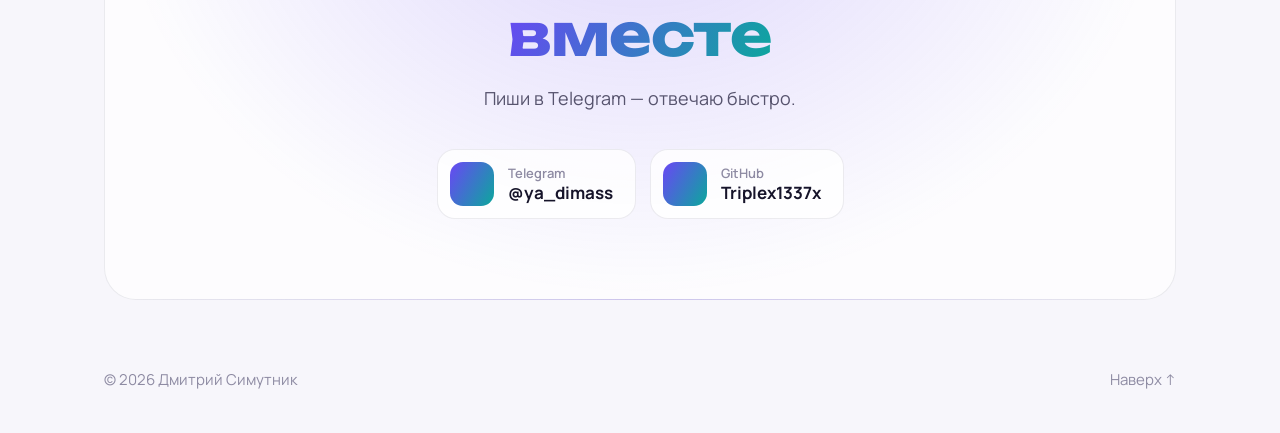
==== commit 57fb190d: "Fill resume with Dmitry's details and drop AI mentions Name, hometown, SAFU studies, school with sil" ====
--- a/docs/index.html
+++ b/docs/index.html
@@ -61,7 +61,10 @@
         <p class="hero-role reveal" id="heroRole"></p>
         <p class="hero-tagline reveal" id="heroTagline"></p>
         <div class="hero-cta reveal">
-          <a href="#contacts" class="btn btn-primary">Связаться</a>
+          <a href="#contacts" class="btn btn-primary" id="contactBtn">
+            <svg viewBox="0 0 24 24"><path d="M21.5 3.5 2.8 10.7c-1 .4-1 1.8.1 2.1l4.6 1.4 1.8 5.6c.3.9 1.4 1.1 2 .4l2.6-2.7 4.6 3.4c.7.5 1.7.1 1.9-.7l3.2-15.2c.2-1-.8-1.9-1.8-1.5Z"/><path d="m7.5 14.2 10-7.2-7.6 8.6"/></svg>
+            Связаться
+          </a>
           <button class="btn btn-ghost" id="printBtn" type="button">
             <svg viewBox="0 0 24 24"><path d="M12 3v12m0 0 4.5-4.5M12 15l-4.5-4.5M4 17v2a2 2 0 0 0 2 2h12a2 2 0 0 0 2-2v-2"/></svg>
             Скачать PDF
@@ -114,7 +117,7 @@
     <section id="contacts" class="section contacts-section">
       <div class="contact-card reveal">
         <h2 class="contact-title">Давай поработаем<br><span class="grad">вместе</span></h2>
-        <p class="contact-sub">Пиши в любой удобный мессенджер — отвечаю быстро.</p>
+        <p class="contact-sub">Пиши в Telegram — отвечаю быстро.</p>
         <div class="contacts" id="contacts-list"></div>
       </div>
     </section>
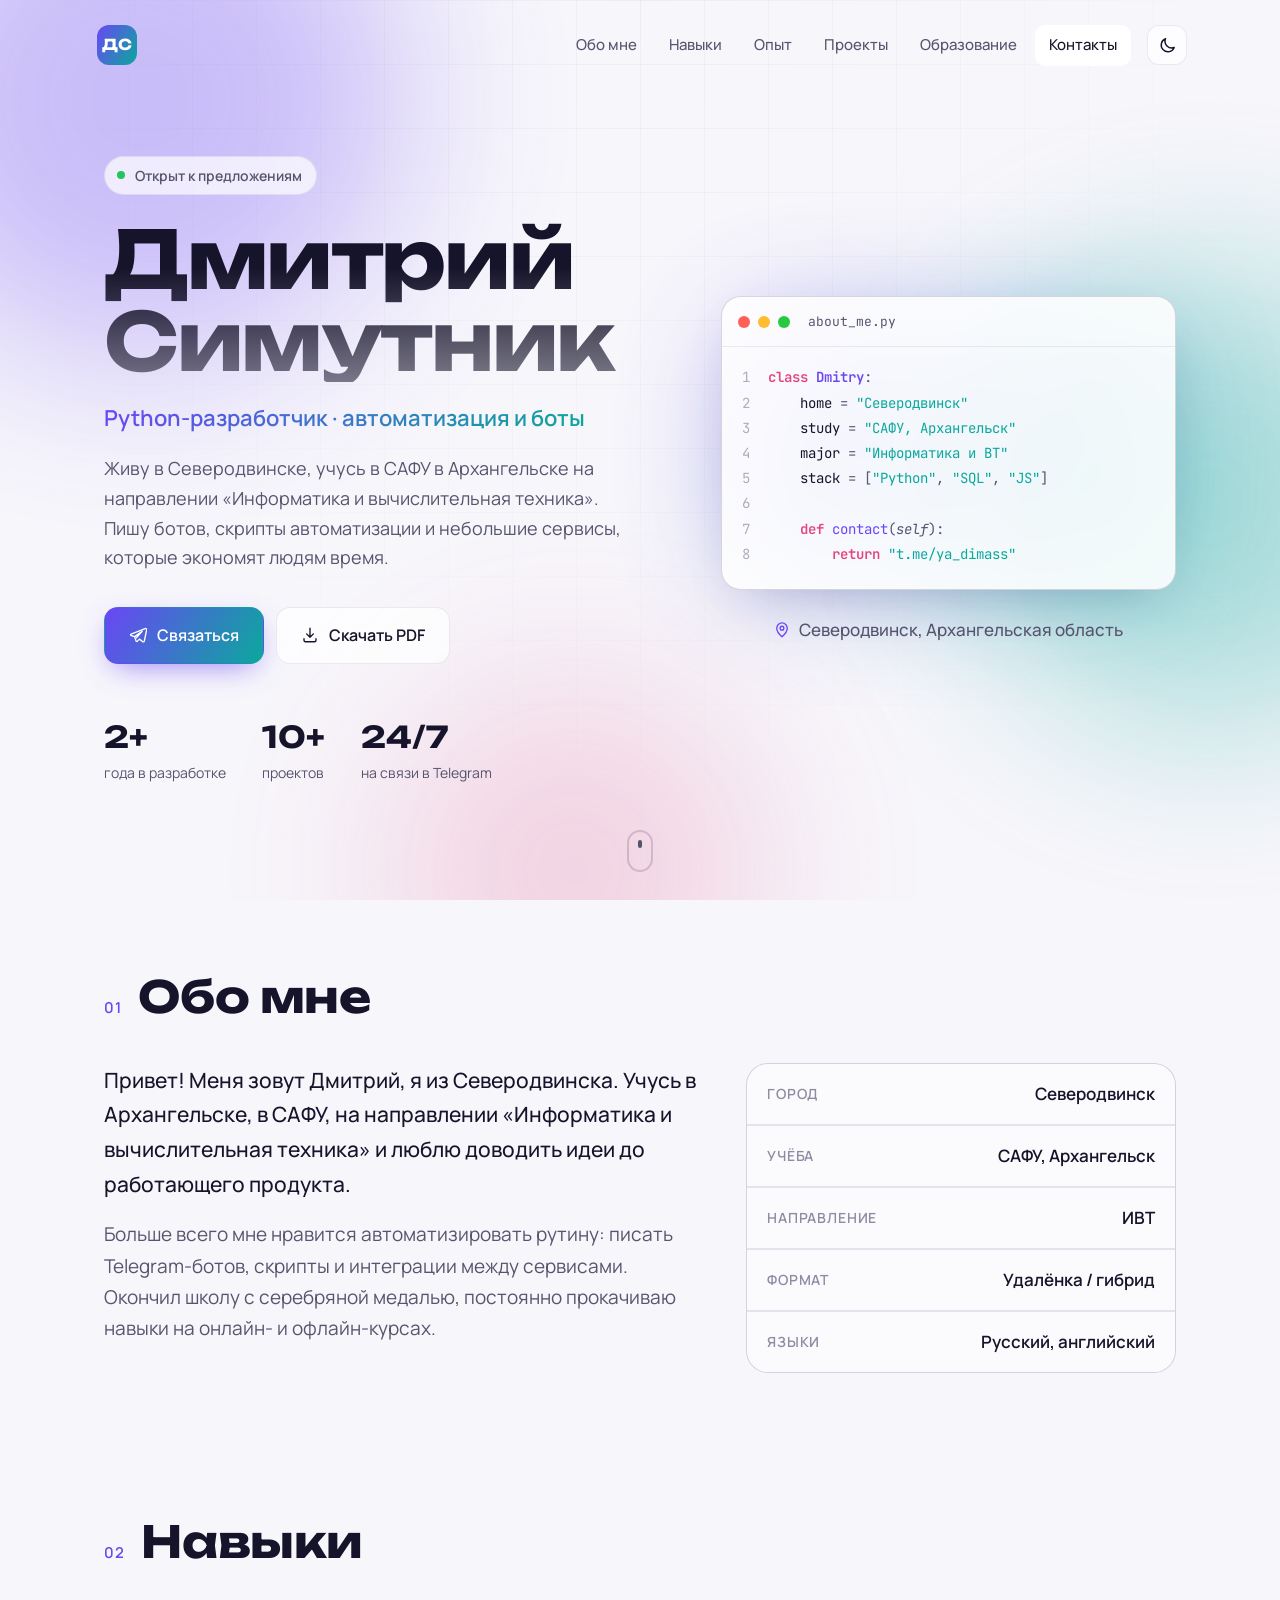
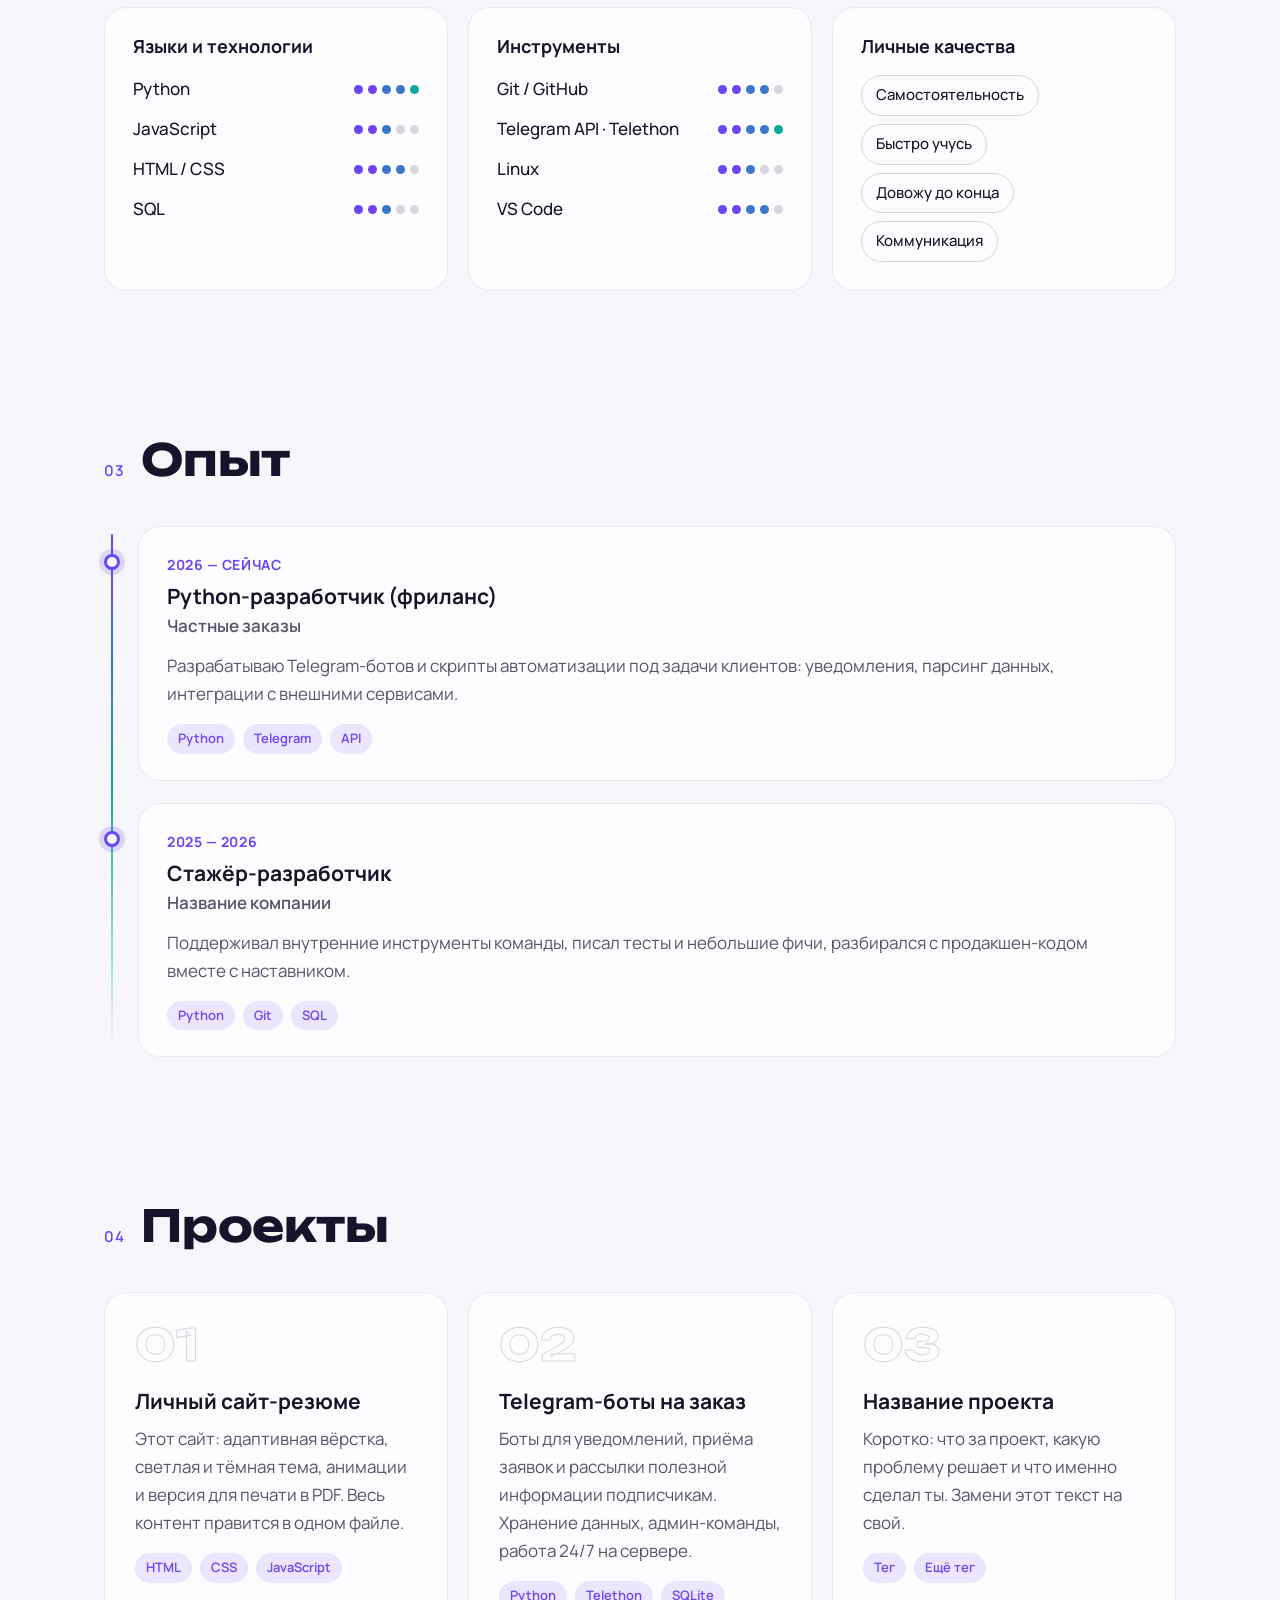
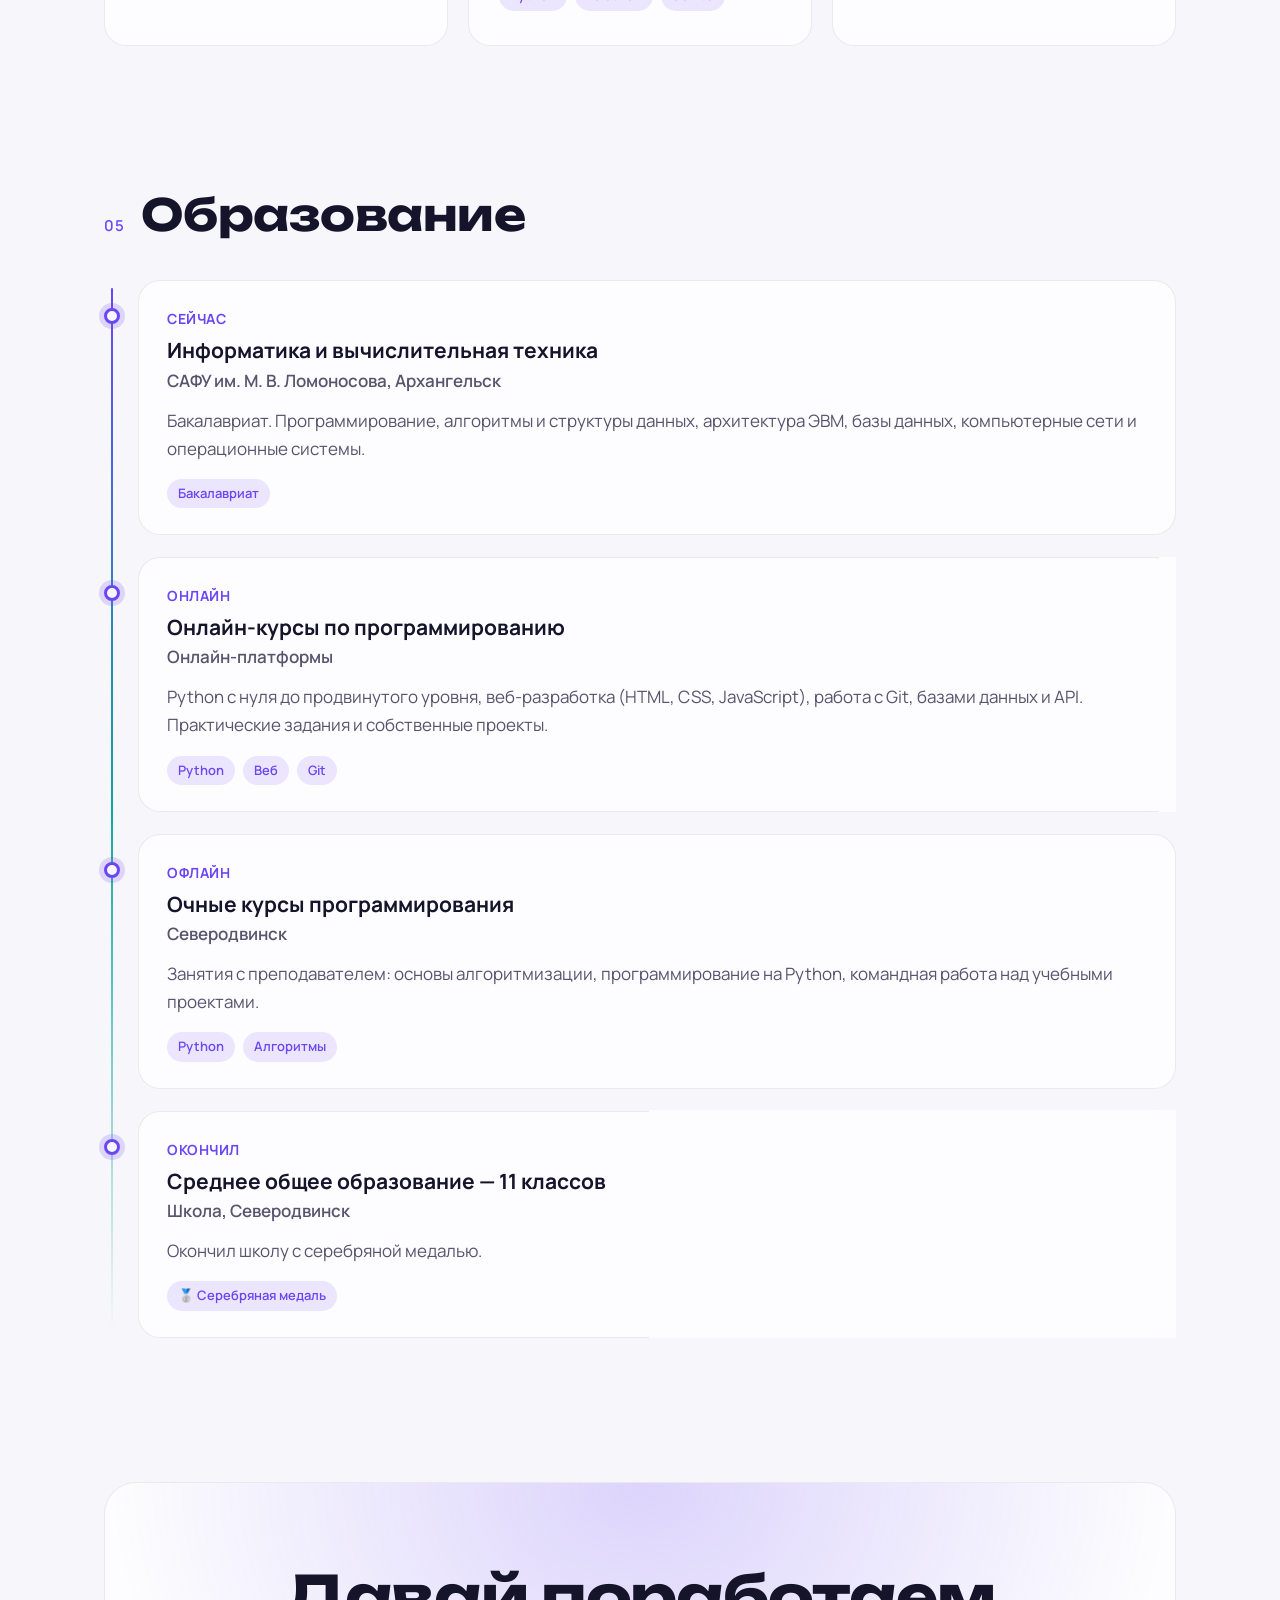
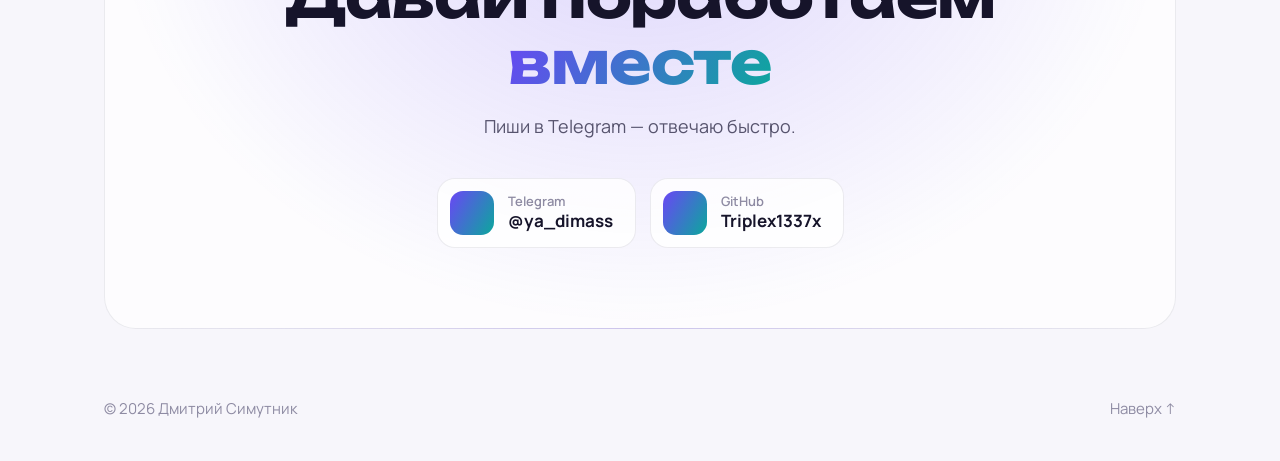
==== commit 5190a3e9: "Replace round avatar with a code card, note study in Arkhangelsk The hero now shows an editor window" ====
--- a/docs/index.html
+++ b/docs/index.html
@@ -9,7 +9,7 @@
   <link rel="icon" href="data:image/svg+xml,<svg xmlns='http://www.w3.org/2000/svg' viewBox='0 0 64 64'><defs><linearGradient id='g' x1='0' y1='0' x2='1' y2='1'><stop offset='0' stop-color='%237c5cff'/><stop offset='1' stop-color='%2300d4c8'/></linearGradient></defs><rect width='64' height='64' rx='18' fill='url(%23g)'/></svg>">
   <link rel="preconnect" href="https://fonts.googleapis.com">
   <link rel="preconnect" href="https://fonts.gstatic.com" crossorigin>
-  <link href="https://fonts.googleapis.com/css2?family=Manrope:wght@400;500;600;700&family=Unbounded:wght@500;700&display=swap" rel="stylesheet">
+  <link href="https://fonts.googleapis.com/css2?family=JetBrains+Mono:wght@400;600&family=Manrope:wght@400;500;600;700&family=Unbounded:wght@500;700&display=swap" rel="stylesheet">
   <link rel="stylesheet" href="styles.css">
   <script>
     // Тема применяется до отрисовки, чтобы не было мигания
@@ -73,10 +73,12 @@
         <ul class="stats reveal" id="stats"></ul>
       </div>
       <div class="hero-visual reveal">
-        <div class="avatar-wrap" id="avatarWrap">
-          <div class="avatar" id="avatar"></div>
-          <div class="orbit orbit-1"><span></span></div>
-          <div class="orbit orbit-2"><span></span></div>
+        <div class="code-card" id="codeCard">
+          <div class="code-head">
+            <span class="tl tl-r"></span><span class="tl tl-y"></span><span class="tl tl-g"></span>
+            <span class="code-file" id="codeFile"></span>
+          </div>
+          <pre class="code-body" id="codeBody" aria-hidden="true"></pre>
         </div>
         <p class="hero-location" id="heroLocation">
           <svg viewBox="0 0 24 24"><path d="M12 21s-7-6.2-7-11.5a7 7 0 1 1 14 0C19 14.8 12 21 12 21Z"/><circle cx="12" cy="9.5" r="2.5"/></svg>
--- a/docs/styles.css
+++ b/docs/styles.css
@@ -162,7 +162,7 @@
 .nav.open .burger span:last-child { transform: rotate(-45deg); }
 
 /* ================= Общие блоки ================= */
-main { max-width: 1120px; margin: 0 auto; padding: 0 24px; overflow-x: clip; }
+main { max-width: 1120px; margin: 0 auto; padding: 0 24px; }
 .section { padding: 72px 0; }
 .section-title {
   font-family: "Unbounded", sans-serif; font-size: clamp(28px, 4.5vw, 44px); font-weight: 700;
@@ -234,30 +234,40 @@
 .stats strong { font-family: "Unbounded", sans-serif; font-size: 30px; font-weight: 700; }
 .stats span { font-size: 14px; color: var(--muted); }
 
-.hero-visual { display: flex; flex-direction: column; align-items: center; gap: 26px; }
-.avatar-wrap { position: relative; width: min(360px, 78vw); aspect-ratio: 1; transition: transform 0.25s ease-out; transform-style: preserve-3d; }
-.avatar-wrap::before {
-  content: ""; position: absolute; inset: 6%; border-radius: 40% 60% 55% 45% / 50% 45% 55% 50%;
-  background: conic-gradient(from 0deg, var(--accent), var(--accent-2), var(--accent-3), var(--accent));
-  animation: spin 14s linear infinite, morph 10s ease-in-out infinite; filter: blur(2px);
-}
-.avatar {
-  position: absolute; inset: calc(6% + 5px); border-radius: 40% 60% 55% 45% / 50% 45% 55% 50%;
-  background: var(--bg-2); display: grid; place-items: center; overflow: hidden;
-  font-family: "Unbounded", sans-serif; font-weight: 700; font-size: clamp(64px, 12vw, 110px);
-  color: var(--text); animation: morph 10s ease-in-out infinite;
-}
-.avatar img { width: 100%; height: 100%; object-fit: cover; }
-.avatar:not(.has-photo) { background: radial-gradient(circle at 30% 25%, color-mix(in srgb, var(--accent) 22%, var(--bg-2)), var(--bg-2) 65%); }
-@keyframes spin { to { transform: rotate(360deg); } }
-@keyframes morph {
-  0%, 100% { border-radius: 40% 60% 55% 45% / 50% 45% 55% 50%; }
-  50% { border-radius: 55% 45% 40% 60% / 45% 55% 50% 50%; }
-}
-.orbit { position: absolute; inset: -4%; border: 1px dashed var(--border-strong); border-radius: 50%; animation: spin 30s linear infinite; }
-.orbit-2 { inset: -14%; animation-duration: 45s; animation-direction: reverse; opacity: 0.6; }
-.orbit span { position: absolute; top: 50%; left: -6px; width: 12px; height: 12px; border-radius: 50%; background: var(--accent-2); box-shadow: 0 0 18px var(--accent-2); }
-.orbit-2 span { left: auto; right: -5px; top: 30%; width: 10px; height: 10px; background: var(--accent-3); box-shadow: 0 0 18px var(--accent-3); }
+.hero-visual { position: relative; display: flex; flex-direction: column; align-items: center; gap: 26px; }
+.hero-visual::before {
+  content: ""; position: absolute; inset: 8% 4% 18%; border-radius: 40px; z-index: -1;
+  background: var(--grad); filter: blur(60px); opacity: 0.45;
+}
+.code-card {
+  width: min(470px, 100%); border-radius: 20px; overflow: hidden; text-align: left;
+  background: color-mix(in srgb, var(--bg-2) 88%, transparent); border: 1px solid var(--border-strong);
+  box-shadow: var(--shadow); backdrop-filter: blur(16px); -webkit-backdrop-filter: blur(16px);
+  transition: transform 0.25s ease-out;
+}
+.code-head { display: flex; align-items: center; gap: 8px; padding: 14px 16px; border-bottom: 1px solid var(--border); }
+.tl { width: 12px; height: 12px; border-radius: 50%; }
+.tl-r { background: #ff5f57; } .tl-y { background: #febc2e; } .tl-g { background: #28c840; }
+.code-file { margin-left: 10px; font-family: "JetBrains Mono", ui-monospace, monospace; font-size: 13px; color: var(--muted); }
+.code-body {
+  margin: 0; padding: 18px 20px 22px 0; overflow-x: auto;
+  font-family: "JetBrains Mono", ui-monospace, monospace; font-size: 14px; line-height: 1.8; color: var(--text);
+}
+.line { display: flex; white-space: pre; min-height: 1.8em; }
+.ln { width: 46px; flex-shrink: 0; padding-right: 18px; text-align: right; color: var(--faint); opacity: 0.7; user-select: none; }
+.t-kw { color: var(--accent-3); font-weight: 600; }
+.t-cls { color: var(--accent); font-weight: 600; }
+.t-fn { color: var(--accent); }
+.t-str { color: var(--accent-2); }
+.t-p { color: var(--muted); }
+.t-self { color: var(--muted); font-style: italic; }
+.code-card.typing .lc[style] { clip-path: inset(0 100% 0 0); animation: type var(--dur) steps(var(--n)) var(--delay) forwards; }
+@keyframes type { to { clip-path: inset(0 0 0 0); } }
+.caret {
+  display: inline-block; width: 9px; height: 1.2em; margin-left: 3px; vertical-align: -0.25em; border-radius: 2px;
+  background: var(--accent-2); opacity: 0; animation: blink 1s steps(1) var(--delay) infinite;
+}
+@keyframes blink { 0% { opacity: 1; } 50% { opacity: 0; } }
 .hero-location { display: inline-flex; align-items: center; gap: 8px; color: var(--muted); font-weight: 500; }
 .hero-location svg { font-size: 18px; color: var(--accent); }
 
@@ -350,8 +360,7 @@
   .nav-links a { padding: 12px 14px; font-size: 16px; }
   .nav-actions { margin-left: auto; }
   .hero { grid-template-columns: 1fr; text-align: center; padding-top: 110px; gap: 40px; }
-  .hero-visual { order: -1; }
-  .avatar-wrap { width: min(260px, 64vw); }
+  .hero-visual { width: 100%; }
   .hero-text { display: flex; flex-direction: column; align-items: center; }
   .hero-role { margin-left: auto; margin-right: auto; }
   .hero-cta, .stats { justify-content: center; }
@@ -365,6 +374,8 @@
   .section { padding: 56px 0; }
   .section-title { margin-bottom: 28px; }
   .stats { gap: 24px; }
+  .code-body { font-size: 12.5px; padding-right: 14px; }
+  .ln { width: 36px; padding-right: 14px; }
   .stats strong { font-size: 24px; }
   .hero-cta .btn { flex: 1 1 auto; justify-content: center; }
   .about-text { font-size: 17px; }
@@ -379,6 +390,8 @@
 }
 
 @media (prefers-reduced-motion: reduce) {
+  .code-card.typing .lc[style] { clip-path: none; }
+  .caret { opacity: 1; }
   *, *::before, *::after { animation: none !important; transition: none !important; }
   html { scroll-behavior: auto; }
 }
@@ -391,16 +404,12 @@
   }
   @page { margin: 14mm; }
   body { font-size: 11pt; background: #fff; }
-  .bg, .cursor-glow, .progress, .nav, .scroll-hint, .hero-cta, .orbit, .footer .to-top { display: none !important; }
+  .bg, .cursor-glow, .progress, .nav, .scroll-hint, .hero-cta, .hero-visual, .footer .to-top { display: none !important; }
   .reveal { opacity: 1 !important; transform: none !important; }
   main { padding: 0; max-width: none; }
-  .hero { min-height: 0; padding: 0 0 12pt; grid-template-columns: 1fr auto; gap: 18pt; text-align: left; }
-  .hero-visual { order: 0; }
+  .hero { min-height: 0; padding: 0 0 12pt; grid-template-columns: 1fr; text-align: left; }
   .hero-text { align-items: flex-start; }
   .hero-role { margin-left: 0; }
-  .avatar-wrap { width: 110px; }
-  .avatar-wrap::before { animation: none; }
-  .avatar { font-size: 36px; animation: none; }
   .hero-name { font-size: 28pt; color: #111; background: none; }
   .stats { margin-top: 14pt; justify-content: flex-start; }
   .stats strong { font-size: 16pt; }
